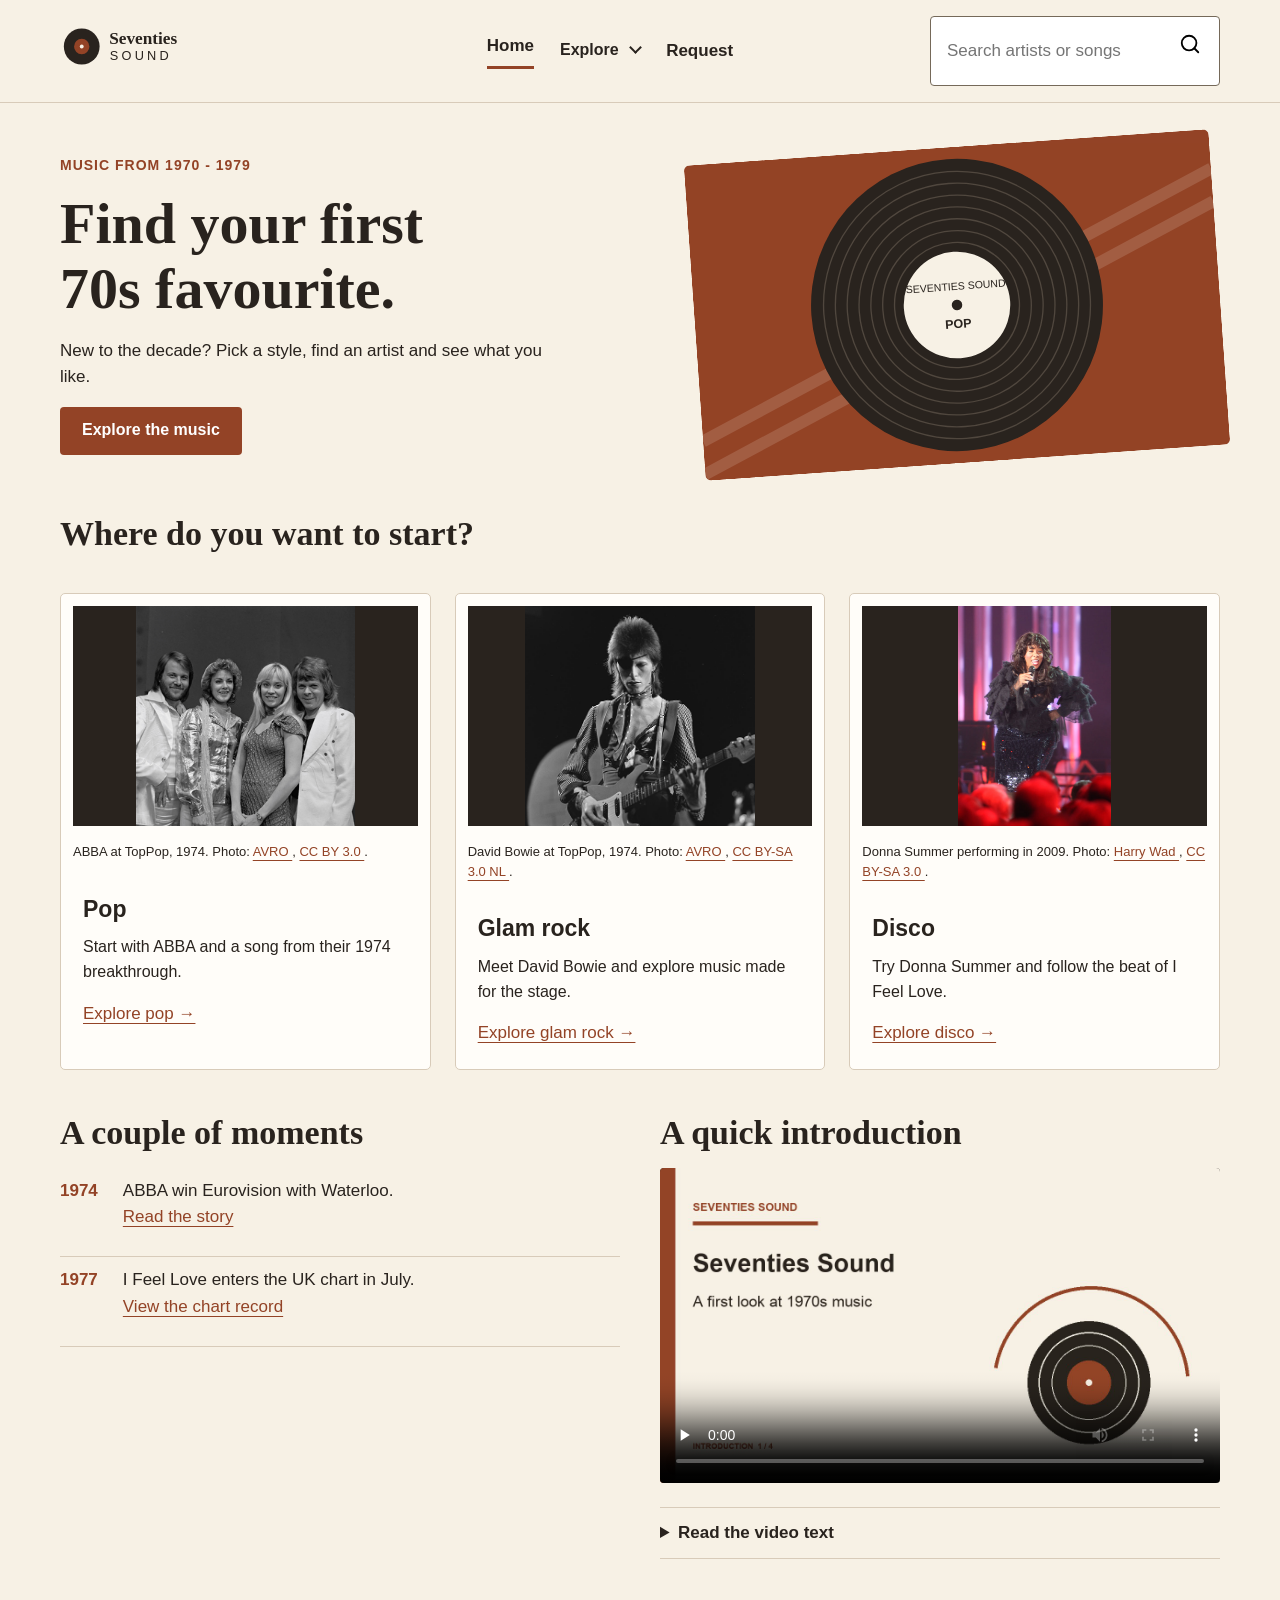
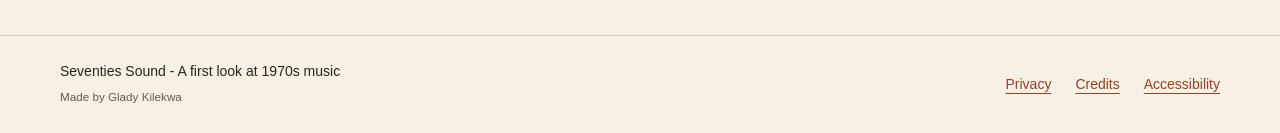
==== website-design/website/index.html @ 026994b9 "Initial project commit" ====
<!DOCTYPE html>
<html lang="en">
  <head>
    <meta charset="utf-8"/>
    <meta content="width=device-width, initial-scale=1" name="viewport"/>
    <title>
      Seventies Sound - Home design
    </title>
    <link href="style.css" rel="stylesheet"/>
    <script defer="" src="scripts/navigation.js">
    </script>
  </head>
  <body class="">
    <header>
      <div class="bar">
        <a class="skip-link" href="#main-content">
          Skip to content
        </a>
        <a href="index.html">
          <img alt="Seventies Sound" class="logo" src="../assets/images/logo.svg"/>
        </a>
        <nav class="nav" id="site-nav">
          <a class="active" href="index.html">
            Home
          </a>
          <div class="nav-dropdown">
            <button aria-controls="explore-menu" aria-expanded="false" class="explore-toggle" type="button">
              Explore
            </button>
            <div class="explore-menu" hidden="" id="explore-menu">
              <a href="explore.html">
                All music
              </a>
              <a href="explore.html#pop">
                Pop
              </a>
              <a href="explore.html#glam">
                Glam rock
              </a>
              <a href="explore.html#disco">
                Disco
              </a>
              <a href="explore.html#rock">
                Rock
              </a>
              <a href="explore.html#punk">
                Punk
              </a>
              <a href="explore.html#reggae">
                Reggae
              </a>
              <a href="explore.html#funk">
                Funk and soul
              </a>
            </div>
          </div>
          <a class="" href="request.html">
            Request
          </a>
        </nav>
        <button aria-controls="site-nav" aria-expanded="false" class="mobile-menu" type="button">
          <img alt="" src="../assets/icons/menu.svg"/>
          Menu
        </button>
        <form action="explore.html" class="search" method="get" role="search">
          <input aria-label="Search artists or songs" name="q" placeholder="Search artists or songs" type="search"/>
          <button aria-label="Search" type="submit">
            <img alt="" src="../assets/icons/search.svg"/>
          </button>
        </form>
      </div>
    </header>
    <main id="main-content" tabindex="-1">
      <section class="hero">
        <div>
          <p class="tag">
            MUSIC FROM 1970 - 1979
          </p>
          <h1>
            Find your first
            <br/>
            70s favourite.
          </h1>
          <p>
            New to the decade? Pick a style, find an artist and see what you like.
          </p>
          <a class="button" href="explore.html">
            Explore the music
          </a>
        </div>
        <img alt="Seventies Sound record illustration" src="../assets/images/pop-record.svg"/>
      </section>
      <div class="row">
        <h2>
          Where do you want to start?
        </h2>
      </div>
      <section class="grid">
        <article class="card">
          <figure class="photo">
            <img alt="ABBA at TopPop, 1974" loading="lazy" src="../assets/images/abba.jpg"/>
            <figcaption>
              ABBA at TopPop, 1974. Photo:
              <a aria-label="AVRO (new tab)" href="https://commons.wikimedia.org/wiki/File:ABBA1974TopPop.jpg" rel="noopener" target="_blank">
                AVRO
              </a>
              ,
              <a aria-label="CC BY 3.0 (new tab)" href="https://creativecommons.org/licenses/by/3.0/" rel="noopener" target="_blank">
                CC BY 3.0
              </a>
              .
            </figcaption>
          </figure>
          <div class="body">
            <h3>
              Pop
            </h3>
            <p>
              Start with ABBA and a song from their 1974 breakthrough.
            </p>
            <a href="explore.html#pop">
              Explore pop →
            </a>
          </div>
        </article>
        <article class="card">
          <figure class="photo">
            <img alt="David Bowie at TopPop, 1974" loading="lazy" src="../assets/images/david-bowie.png"/>
            <figcaption>
              David Bowie at TopPop, 1974. Photo:
              <a aria-label="AVRO (new tab)" href="https://commons.wikimedia.org/wiki/File:David_Bowie_-_TopPop_1974_10.png" rel="noopener" target="_blank">
                AVRO
              </a>
              ,
              <a aria-label="CC BY-SA 3.0 NL (new tab)" href="https://creativecommons.org/licenses/by-sa/3.0/nl/" rel="noopener" target="_blank">
                CC BY-SA 3.0 NL
              </a>
              .
            </figcaption>
          </figure>
          <div class="body">
            <h3>
              Glam rock
            </h3>
            <p>
              Meet David Bowie and explore music made for the stage.
            </p>
            <a href="explore.html#glam">
              Explore glam rock →
            </a>
          </div>
        </article>
        <article class="card">
          <figure class="photo">
            <img alt="Donna Summer performing in 2009" loading="lazy" src="../assets/images/donna-summer.jpg"/>
            <figcaption>
              Donna Summer performing in 2009. Photo:
              <a aria-label="Harry Wad (new tab)" href="https://commons.wikimedia.org/wiki/File:Nobel_Peace_Price_Concert_2009_Donna_Summer1.jpg" rel="noopener" target="_blank">
                Harry Wad
              </a>
              ,
              <a aria-label="CC BY-SA 3.0 (new tab)" href="https://creativecommons.org/licenses/by-sa/3.0/" rel="noopener" target="_blank">
                CC BY-SA 3.0
              </a>
              .
            </figcaption>
          </figure>
          <div class="body">
            <h3>
              Disco
            </h3>
            <p>
              Try Donna Summer and follow the beat of I Feel Love.
            </p>
            <a href="explore.html#disco">
              Explore disco →
            </a>
          </div>
        </article>
      </section>
      <section class="split">
        <div>
          <h2>
            A couple of moments
          </h2>
          <div class="timeline">
            <strong>
              1974
            </strong>
            <p>
              ABBA win Eurovision with Waterloo.
              <br/>
              <a aria-label="Read the story (new tab)" href="https://abbasite.com/story/" rel="noopener" target="_blank">
                Read the story
              </a>
            </p>
          </div>
          <div class="timeline">
            <strong>
              1977
            </strong>
            <p>
              I Feel Love enters the UK chart in July.
              <br/>
              <a aria-label="View the chart record (new tab)" href="https://www.officialcharts.com/songs/donna-summer-i-feel-love/" rel="noopener" target="_blank">
                View the chart record
              </a>
            </p>
          </div>
        </div>
        <div>
          <h2>
            A quick introduction
          </h2>
          <video class="player" controls="" poster="../assets/intro-video/poster.jpg" preload="none">
            <source src="../assets/intro-video/introduction.mp4" type="video/mp4"/>
            <track kind="captions" label="English" src="../assets/intro-video/captions.vtt" srclang="en"/>
          </video>
          <details>
            <summary>
              Read the video text
            </summary>
            <p>
              Welcome to Seventies Sound. This is a short introduction to music from the nineteen seventies.

Start with pop, glam rock or disco. Each section introduces an artist and gives you a song to try.

Read the short introduction, open the extra facts, then follow a listening link to explore the music.

You can suggest another artist or topic on the Request page. This is a starting point, so there is more music to discover.
            </p>
          </details>
        </div>
      </section>
    </main>
    <footer>
      <span class="footer-title">
        Seventies Sound - A first look at 1970s music<br>
        <small>Made by Glady Kilekwa</small>
      </span>
      <nav aria-label="Footer links" class="footer-links">
        <a href="request.html#privacy">
          Privacy
        </a>
        <a aria-label="Credits (new tab)" href="request.html#credits" rel="noopener" target="_blank">
          Credits
        </a>
        <a href="request.html#accessibility">
          Accessibility
        </a>
      </nav>
    </footer>
  </body>
</html>
---- website-design/website/style.css ----
* {
    box-sizing: border-box
}

body {
    margin: 0;
    background: #f7f1e5;
    color: #29231e;
    font: 17px/1.55 Arial, sans-serif
}

h1,
h2,
h3,
p {
    margin: 0 0 16px
}

h1,
h2 {
    font-family: Georgia, serif;
    line-height: 1.12
}

h1 {
    font-size: 58px;
    max-width: 650px
}

h2 {
    font-size: 34px
}

h3 {
    font-size: 23px
}

a {
    color: #934326;
    text-underline-offset: 4px
}

.skip-link {
    position: absolute;
    left: 12px;
    top: -60px;
    z-index: 10;
    background: #29231e;
    color: #fff;
    padding: 10px 14px;
    border-radius: 4px
}

.skip-link:focus {
    top: 12px
}

a:focus-visible,
button:focus-visible,
input:focus-visible,
select:focus-visible,
textarea:focus-visible,
summary:focus-visible {
    outline: 3px solid #934326;
    outline-offset: 3px
}

header {
    border-bottom: 1px solid #d8cbb9;
    background: #f7f1e5
}

.bar {
    max-width: 1160px;
    margin: auto;
    min-height: 100px;
    display: flex;
    align-items: center;
    justify-content: space-between;
    gap: 32px;
    padding: 16px 0
}

.logo {
    width: 230px
}

.nav {
    display: flex;
    gap: 26px;
    align-items: center
}

.nav a {
    text-decoration: none;
    color: #29231e;
    font-weight: bold
}

.nav-dropdown {
    position: relative
}

.explore-toggle {
    min-height: auto;
    padding: 0 0 7px;
    color: #29231e;
    background: transparent;
    border-radius: 0
}

.explore-toggle::after {
    content: "";
    display: inline-block;
    width: 7px;
    height: 7px;
    margin: 0 0 3px 8px;
    border-right: 2px solid currentColor;
    border-bottom: 2px solid currentColor;
    transform: rotate(45deg);
    transition: transform .15s ease
}

.explore-toggle[aria-expanded="true"]::after {
    transform: rotate(225deg)
}

.explore-toggle.active {
    border-bottom: 3px solid #934326
}

.explore-menu {
    position: absolute;
    z-index: 5;
    top: calc(100% + 10px);
    left: -16px;
    width: 170px;
    padding: 8px;
    background: #fffdf9;
    border: 1px solid #756959;
    border-radius: 4px;
    box-shadow: 0 8px 20px rgb(41 35 30 / 18%)
}

.explore-menu a {
    display: block;
    padding: 8px;
    border-radius: 3px
}

.explore-menu a:hover,
.explore-menu a:focus-visible {
    background: #eee5d6
}

.nav .active {
    border-bottom: 3px solid #934326;
    padding-bottom: 7px
}

.search {
    display: flex;
    align-items: center;
    gap: 10px;
    border: 1px solid #756959;
    padding: 10px 12px;
    border-radius: 4px;
    background: white;
    min-height: 46px
}

.search img,
.mobile-menu img {
    width: 22px
}

.search span {
    color: #62564a;
    font-size: 15px
}

.mobile-menu {
    display: none
}

main {
    max-width: 1160px;
    margin: auto;
    padding: 44px 0 60px
}

.hero {
    display: grid;
    grid-template-columns: 1.1fr 1fr;
    gap: 55px;
    align-items: center;
    margin-bottom: 52px
}

.hero img {
    width: 100%;
    border-radius: 6px;
    transform: rotate(-4deg)
}

.tag {
    font-size: 14px;
    font-weight: bold;
    letter-spacing: 1px;
    color: #934326;
    margin-bottom: 15px
}

.button,
button {
    display: inline-block;
    background: #934326;
    color: white;
    border: 0;
    border-radius: 4px;
    font: 700 16px Arial;
    padding: 14px 22px;
    min-height: 48px;
    text-decoration: none
}

.secondary {
    background: transparent;
    color: #29231e;
    border: 1px solid #756959
}

.hero p {
    max-width: 490px
}

.row {
    display: flex;
    align-items: center;
    justify-content: space-between;
    gap: 20px
}

.grid {
    display: grid;
    grid-template-columns: repeat(3, 1fr);
    gap: 24px;
    margin: 24px 0 44px
}

.card {
    background: #fffdf9;
    border: 1px solid #d8cbb9;
    border-radius: 5px;
    overflow: hidden
}

.card>img {
    width: 100%;
    display: block
}

.card .body {
    padding: 22px
}

.card p {
    font-size: 16px
}

.card h3 {
    margin-bottom: 8px
}

.split {
    display: grid;
    grid-template-columns: 1fr 1fr;
    gap: 40px;
    margin-top: 30px
}

.timeline {
    padding: 10px 0;
    border-bottom: 1px solid #d8cbb9;
    display: flex;
    gap: 25px
}

.timeline strong {
    color: #934326
}

.player {
    width: 100%;
    border-radius: 4px;
    background: #29231e
}

.small {
    font-size: 14px
}

.note {
    padding: 15px;
    background: #eee5d6;
    border-left: 3px solid #934326;
    margin: 20px 0
}

.filters {
    display: flex;
    gap: 12px;
    margin: 20px 0 28px;
    flex-wrap: wrap
}

.chip {
    border: 1px solid #756959;
    background: transparent;
    color: #29231e;
    border-radius: 25px;
    padding: 9px 20px
}

.chip.selected {
    background: #345b50;
    color: white;
    border-color: #345b50
}

.artist {
    display: grid;
    grid-template-columns: 300px 1fr;
    gap: 32px;
    padding: 28px 0;
    border-top: 1px solid #d8cbb9
}

.artist img {
    width: 100%;
    border-radius: 4px
}

.artist h2 {
    font-size: 31px;
    margin-bottom: 8px
}

.artist .tag {
    margin-bottom: 4px
}

details {
    border-top: 1px solid #d8cbb9;
    border-bottom: 1px solid #d8cbb9;
    padding: 12px 0;
    margin: 16px 0
}

summary {
    font-weight: bold;
    cursor: pointer
}

.artist .links {
    display: flex;
    gap: 24px;
    font-size: 15px;
    flex-wrap: wrap
}

.form-layout {
    display: grid;
    grid-template-columns: 1.5fr 1fr;
    gap: 70px;
    margin-top: 35px
}

label {
    display: block;
    font-weight: bold;
    margin: 20px 0 6px
}

input,
select,
textarea {
    width: 100%;
    padding: 12px;
    border: 1px solid #756959;
    border-radius: 3px;
    font: 17px Arial;
    background: #fffdf9;
    min-height: 48px
}

textarea {
    height: 120px;
    resize: vertical;
}

.help {
    font-size: 14px;
    color: #62564a;
    margin-top: 5px
}

.form-panel {
    padding: 26px;
    background: #fffdf9;
    border: 1px solid #d8cbb9
}

.aside {
    padding: 24px;
    background: #eee5d6;
    align-self: start
}

.aside h2 {
    font-size: 26px
}

footer {
    border-top: 1px solid #d8cbb9;
    padding: 25px max(calc((100vw - 1160px)/2), 24px);
    display: flex;
    justify-content: space-between;
    gap: 22px;
    font-size: 14px
}

.footer-title small {
    color: #625a50;
    display: inline-block;
    margin-top: 5px
}

.footer-links {
    align-items: center;
    display: flex;
    flex-wrap: wrap;
    gap: 10px 24px;
    justify-content: flex-end
}

.footer-links a {
    padding: 4px 0
}

.intro {
    max-width: 730px
}

.section {
    margin-top: 42px
}

.draft .hero {
    min-height: 600px
}

.draft h1 {
    font-size: 76px
}

.draft .hero img {
    transform: rotate(-7deg)
}

.error {
    border-color: #a32620
}

.message {
    padding: 14px;
    border-left: 4px solid #a32620;
    background: #ffebe8
}

.success {
    border-color: #345b50;
    background: #e5eee9
}

.state {
    background: #fffdf9;
    border: 1px solid #d8cbb9;
    padding: 24px;
    margin: 24px 0
}

.popup {
    max-width: 600px;
    border: 2px solid #29231e;
    padding: 22px;
    margin: auto
}

.popup img {
    width: 100%
}

.menu-state {
    display: flex;
    gap: 15px;
    flex-direction: column;
    max-width: 260px;
    padding: 20px;
    border: 1px solid #756959
}

.state h2 {
    font-size: 27px
}

@media(max-width:700px) {
    body {
        font-size: 16px
    }

    .bar {
        padding: 14px 20px;
        min-height: 78px;
        flex-wrap: wrap;
        gap: 14px
    }

    .logo {
        width: 185px
    }

    .nav {
        display: none
    }

    .nav.open {
        display: flex;
        width: 100%;
        order: 3;
        justify-content: space-between;
        gap: 16px;
        padding-top: 8px
    }

    .nav-dropdown {
        position: static
    }

    .explore-menu {
        left: auto;
        width: 100%;
        margin-top: 8px
    }

    .mobile-menu {
        display: flex;
        gap: 8px;
        align-items: center;
        background: none;
        color: #29231e;
        padding: 6px
    }

    .bar>.search {
        width: 100%;
        min-height: 46px
    }

    main {
        padding: 28px 20px 40px
    }

    h1 {
        font-size: 38px
    }

    h2 {
        font-size: 28px
    }

    .hero {
        grid-template-columns: 1fr;
        gap: 22px;
        margin-bottom: 38px
    }

    .hero img {
        max-width: 330px;
        margin: auto;
        transform: none
    }

    .grid,
    .split,
    .form-layout {
        grid-template-columns: 1fr;
        gap: 22px
    }

    .card .body {
        padding: 19px
    }

    .row {
        align-items: start
    }

    .row>a {
        white-space: nowrap
    }

    .artist {
        grid-template-columns: 1fr;
        gap: 20px
    }

    .artist img {
        max-height: 230px;
        object-fit: cover
    }

    .form-layout {
        margin-top: 20px
    }

    .form-panel {
        padding: 18px
    }

    .aside {
        padding: 20px
    }

    footer {
        flex-direction: column;
        padding: 24px 20px;
        gap: 14px
    }

    .footer-links {
        gap: 8px 22px;
        justify-content: flex-start
    }

    .draft h1 {
        font-size: 52px
    }

    .draft .hero {
        min-height: 900px
    }

    .draft .hero img {
        transform: none
    }

    .draft .hero {
        gap: 35px
    }

    .filters {
        gap: 8px
    }

    .chip {
        padding: 9px 14px
    }
}

.image-dialog {
    border: 0;
    border-radius: 6px;
    padding: 20px;
    width: min(900px, 92vw);
    max-height: 90vh;
    overflow: auto;
    background: #f7f1e5;
    color: #29231e;
}

.image-dialog::backdrop {
    background: rgb(0 0 0 / 75%);
}

.image-dialog .dialog-header {
    display: flex;
    justify-content: space-between;
    gap: 16px;
    align-items: center;
    margin-bottom: 16px;
}

.image-dialog h2 {
    margin: 0;
    font-size: 24px;
}

.image-dialog figure {
    margin: 0;
}

.image-dialog img {
    display: block;
    width: 100%;
    max-height: 65vh;
    object-fit: contain;
}

.image-dialog figcaption {
    margin-top: 12px;
    font-size: 14px;
}

.image-dialog button:focus-visible,
.enlarge-image:focus-visible {
    outline: 2px solid #934326;
    outline-offset: 3px;
}

.artist.classic-track {
    grid-template-columns: minmax(0, 260px) minmax(0, 1fr);
    gap: 32px;
}

.classic-track h3 {
    margin-top: 24px;
}

.classic-track .button {
    display: inline-block;
}

@media (max-width: 650px) {
    .artist.classic-track {
        grid-template-columns: minmax(0, 1fr);
        gap: 16px;
    }

    .artist.classic-track .photo img {
        max-width: 100%;
        max-height: 260px;
    }
}

.youtube-player iframe {
    display: block;
    width: 100%;
    aspect-ratio: 16 / 9;
    border: 0;
}

.chip:focus-visible,
.load-video:focus-visible {
    outline: 2px solid #934326;
    outline-offset: 3px;
}

.photo {
    margin: 0;
    min-width: 0;
}

.photo figcaption {
    font-size: 13px;
    line-height: 1.5;
    padding: 8px 0;
}

.card .photo {
    padding: 12px 12px 0;
}

.card .photo img {
    width: 100%;
    height: 220px;
    object-fit: contain;
    background: #29231e;
}

.artist .photo img {
    width: 100%;
    height: auto;
    max-height: 340px;
    object-fit: contain;
}

.music-sample .photo img {
    width: 100%;
    height: auto;
}

[hidden] {
    display: none !important;
}

.search input {
    min-width: 0;
    width: 100%;
    padding: 4px;
    margin: 0;
    border: 0;
    background: transparent;
    font: inherit;
}

.search button {
    display: flex;
    padding: 6px;
    border: 0;
    background: transparent;
    cursor: pointer;
}

.search input:focus-visible,
.search button:focus-visible {
    outline: 2px solid #934326;
    outline-offset: 2px;
}

#search-results {
    margin-bottom: 28px;
}

.music-sample {
    display: grid;
    grid-template-columns: minmax(0, 200px) minmax(0, 1fr);
    gap: 24px;
    margin: 32px 0;
    align-items: center;
}

.music-sample img {
    width: 100%;
}

.music-sample audio {
    width: 100%;
    max-width: 520px;
}

@media (max-width: 650px) {
    .music-sample {
        grid-template-columns: minmax(0, 1fr);
    }

    .music-sample img {
        max-width: 200px;
    }
}
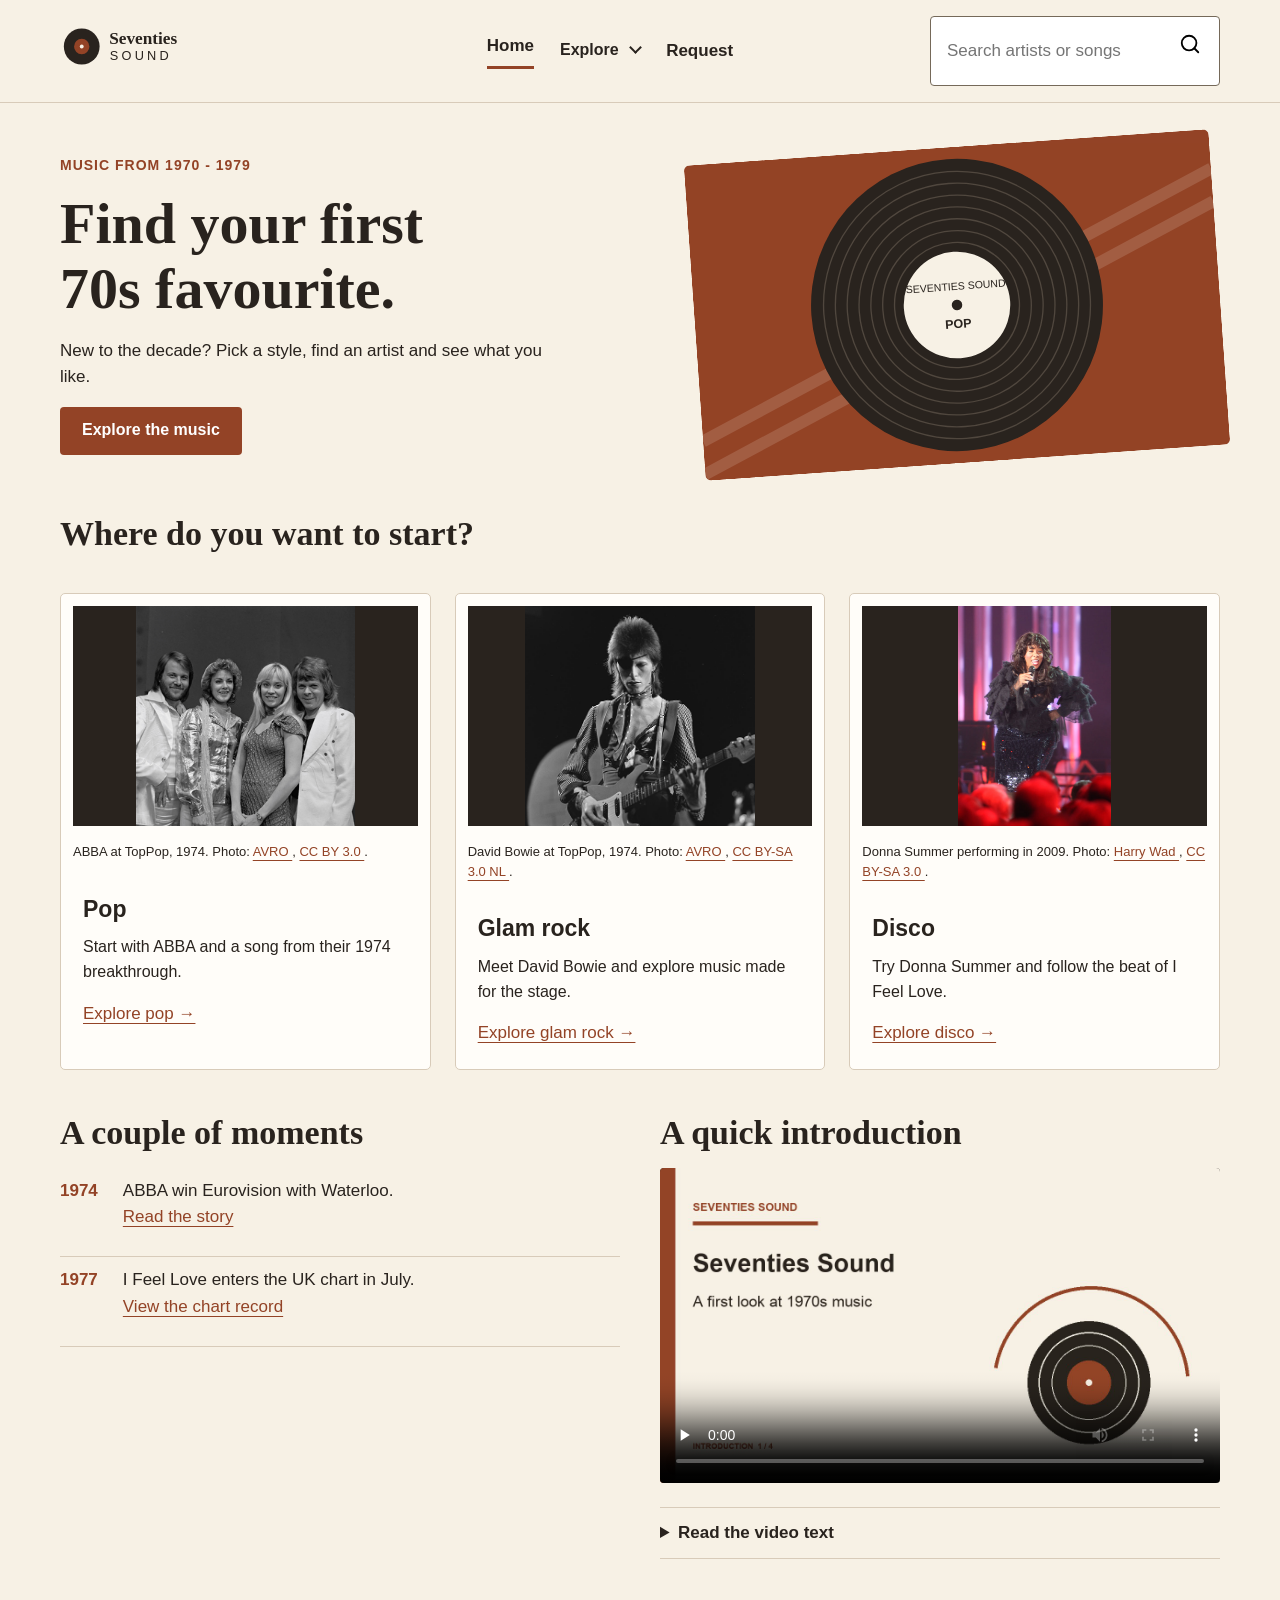
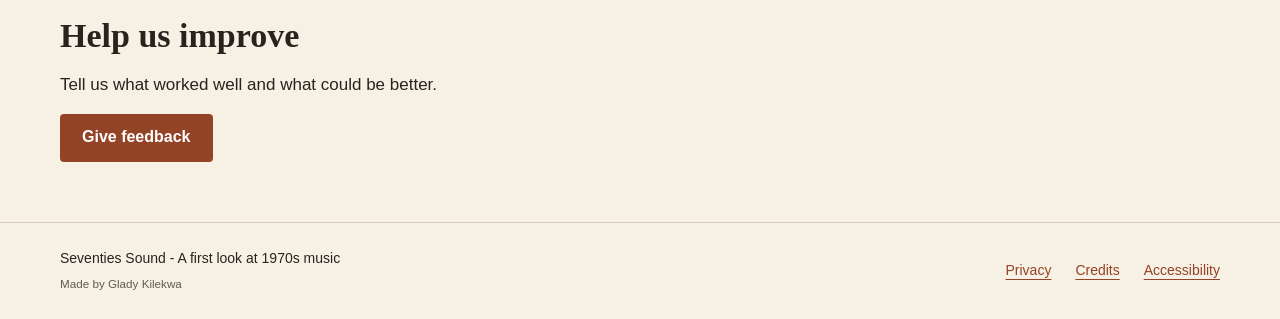
==== commit c4df1527: "Add usability testing feedback" ====
--- a/website-design/website/index.html
+++ b/website-design/website/index.html
@@ -3,6 +3,7 @@
   <head>
     <meta charset="utf-8"/>
     <meta content="width=device-width, initial-scale=1" name="viewport"/>
+    <meta content="noindex, nofollow, noarchive" name="robots"/>
     <title>
       Seventies Sound - Home design
     </title>
@@ -232,6 +233,17 @@
           </details>
         </div>
       </section>
+      <section class="section">
+        <h2>
+          Help us improve
+        </h2>
+        <p>
+          Tell us what worked well and what could be better.
+        </p>
+        <a class="button" href="https://6nwnojh1fz.zite.so" rel="noopener" target="_blank">
+          Give feedback
+        </a>
+      </section>
     </main>
     <footer>
       <span class="footer-title">
--- a/website-design/website/style.css
+++ b/website-design/website/style.css
@@ -536,18 +536,38 @@
 
     .nav.open {
         display: flex;
+        flex-direction: column;
         width: 100%;
         order: 3;
-        justify-content: space-between;
+        align-items: stretch;
         gap: 16px;
         padding-top: 8px
     }
 
     .nav-dropdown {
-        position: static
+        position: static;
+        width: 100%
+    }
+
+    .nav > a,
+    .nav .explore-toggle {
+        display: block;
+        width: 100%;
+        padding: 10px 12px;
+        text-align: left
+    }
+
+    .nav > a.active,
+    .nav .explore-toggle.active {
+        background: #eee5d6;
+        border-bottom: 0;
+        border-left: 4px solid #934326;
+        border-radius: 3px;
+        text-align: left
     }
 
     .explore-menu {
+        position: static;
         left: auto;
         width: 100%;
         margin-top: 8px
